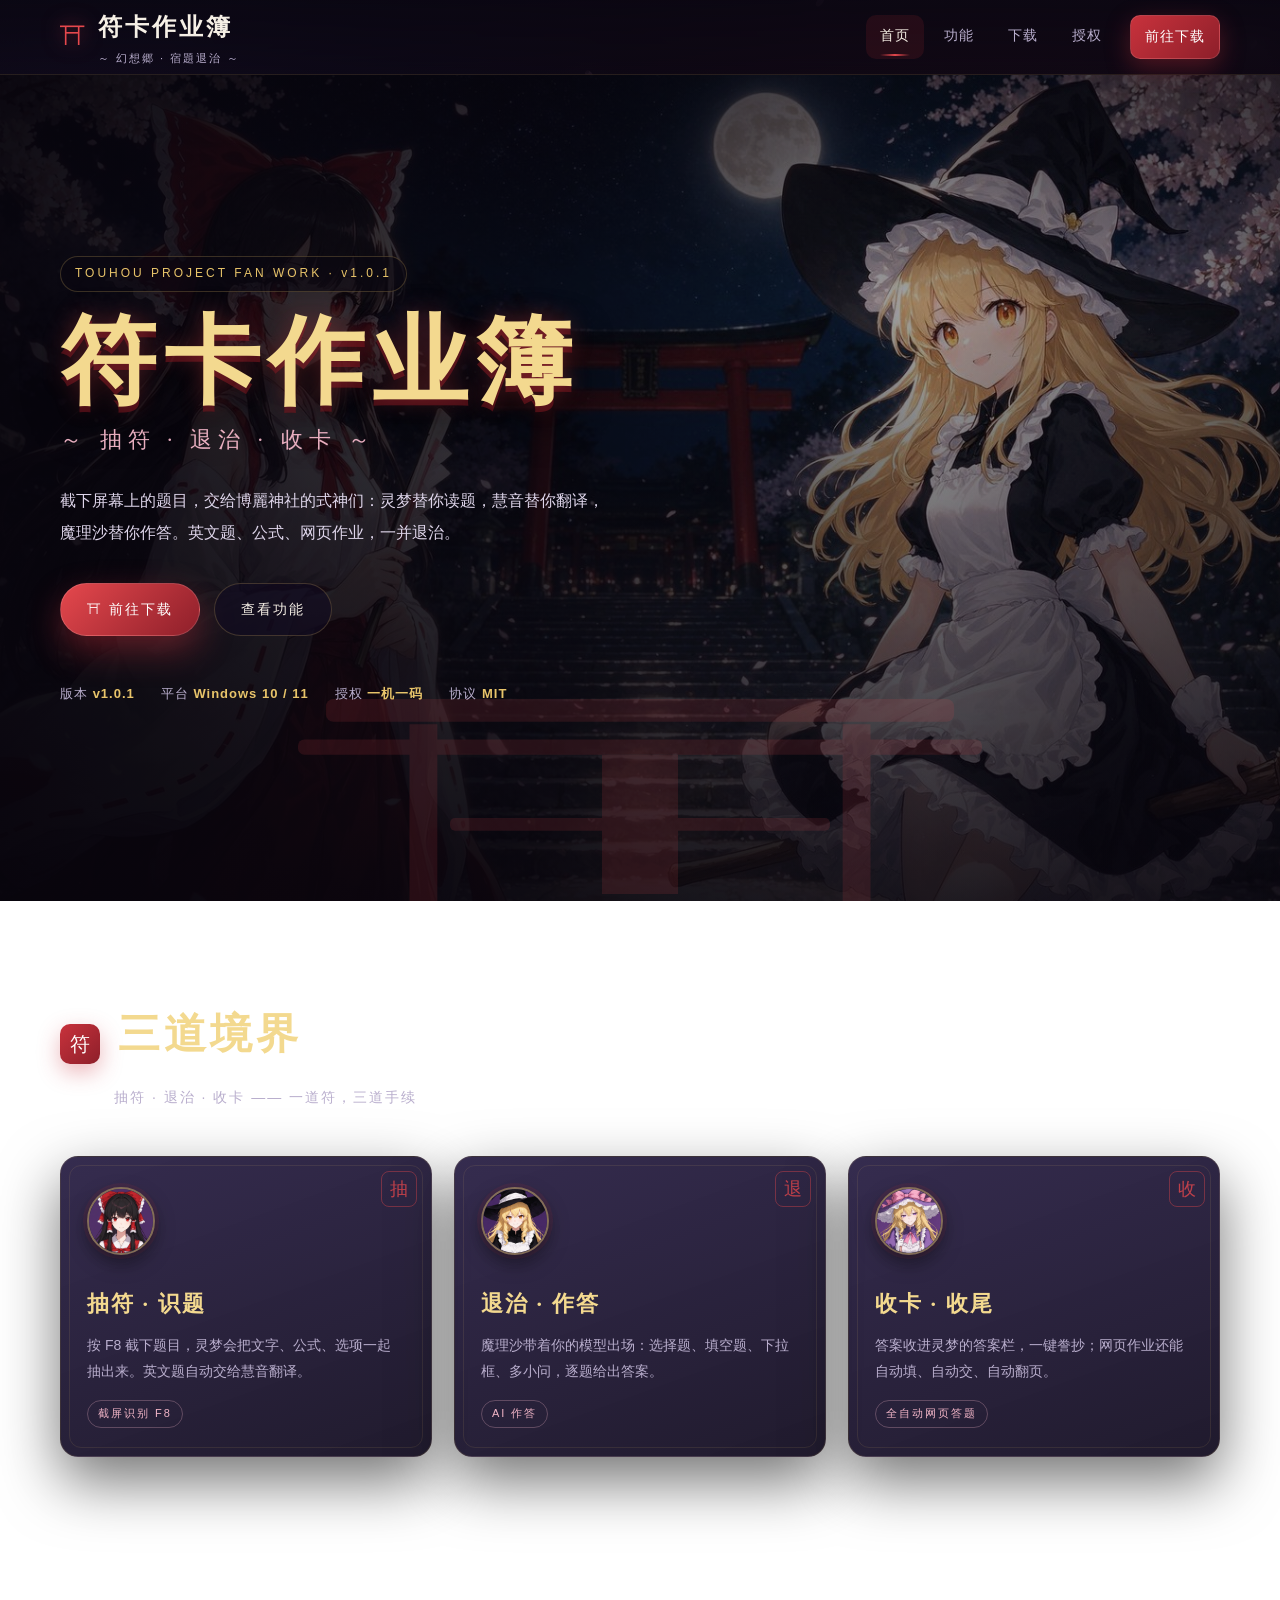
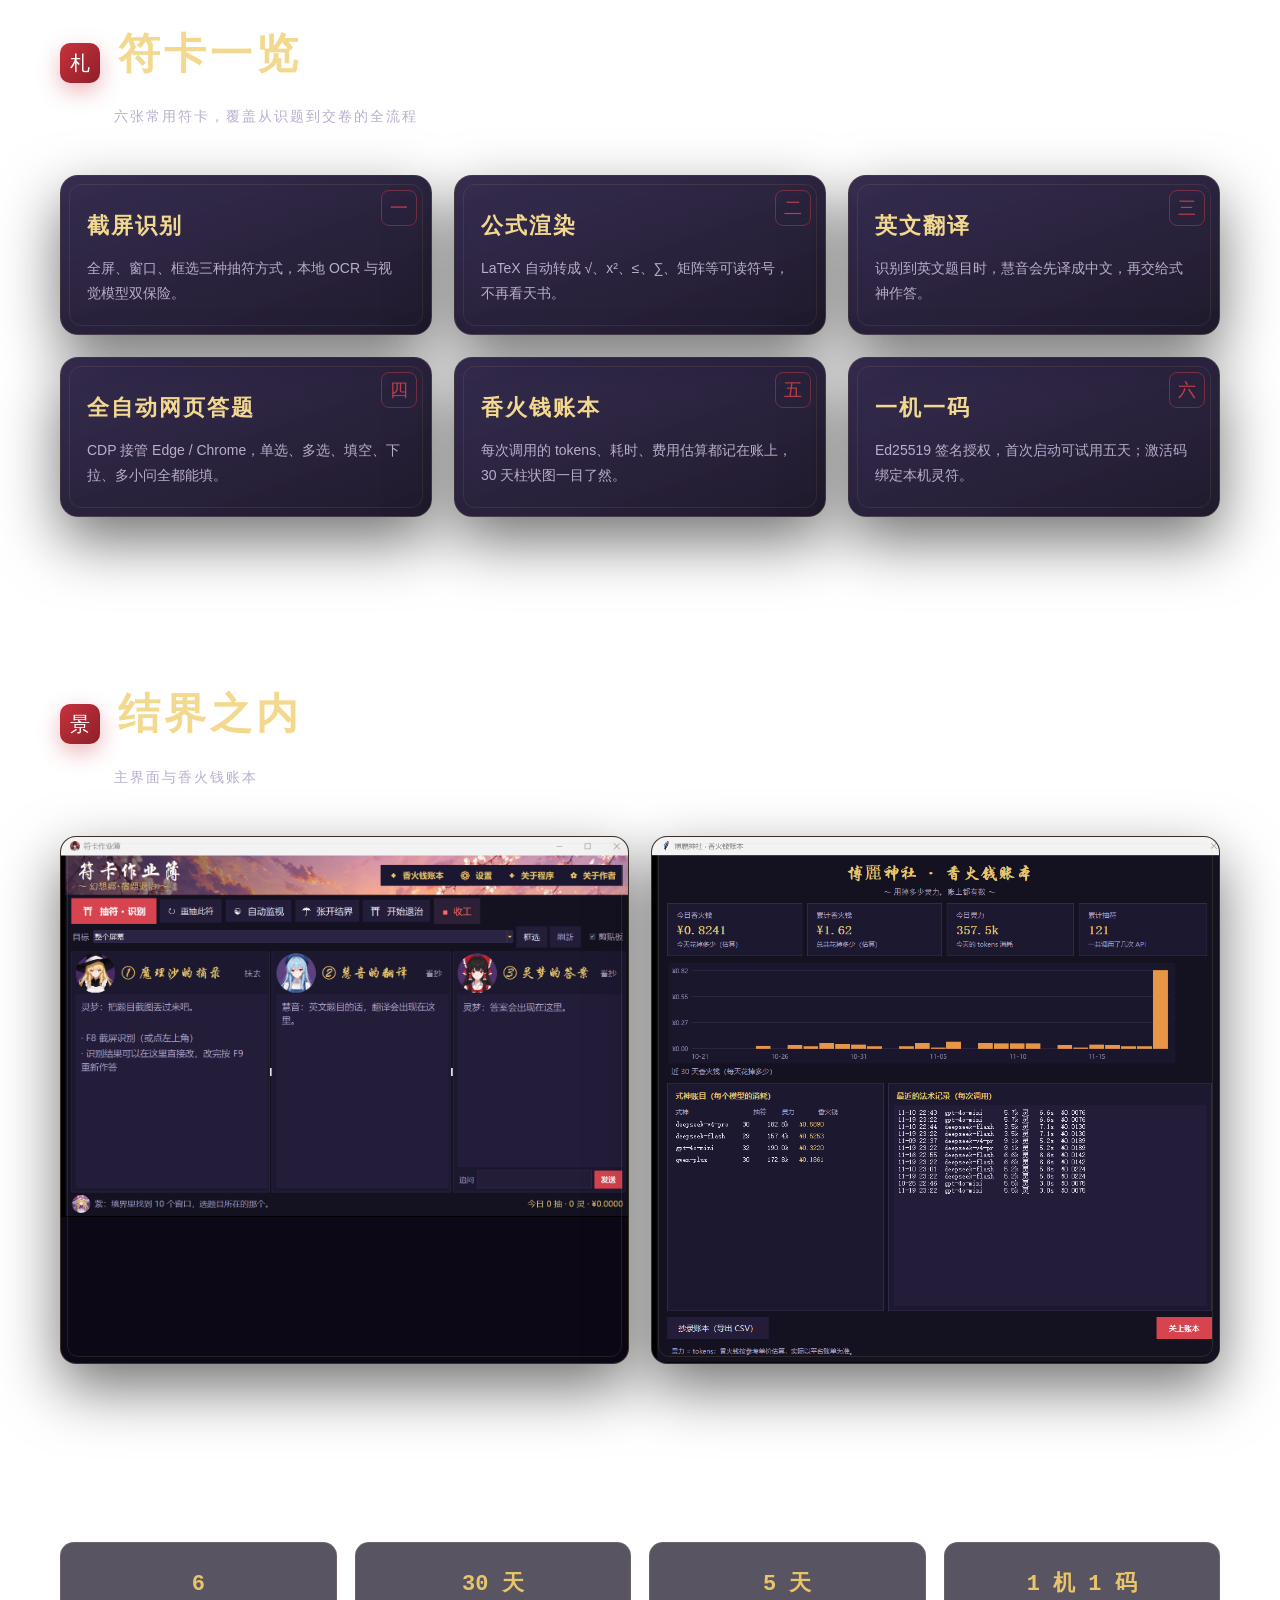
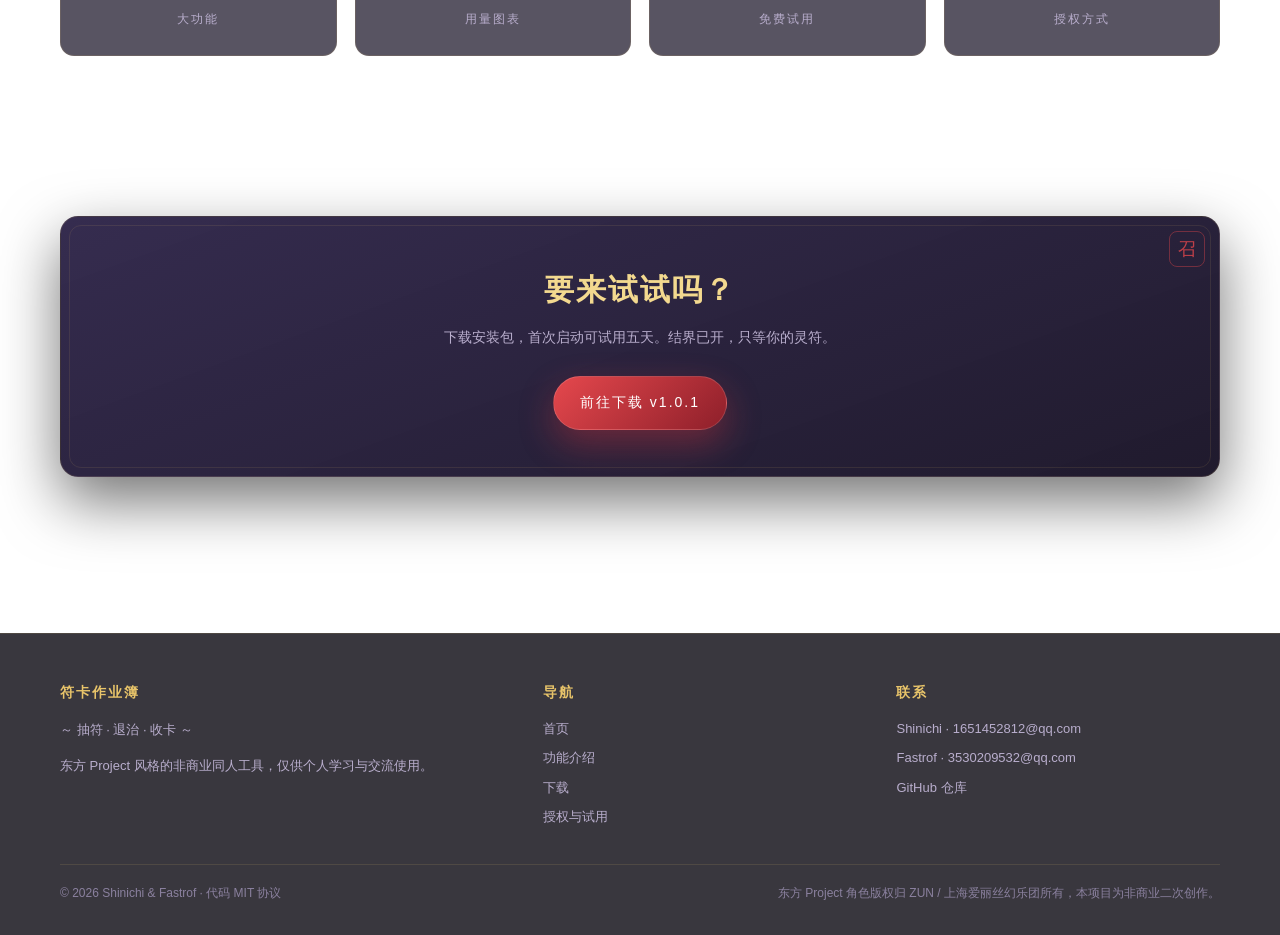
==== HTML/index.html @ 25ae71ac "Add static Touhou-style website" ====
<!DOCTYPE html>
<html lang="zh-CN">
<head>
  <script>document.documentElement.classList.add("js");</script>
  <meta charset="UTF-8" />
  <meta name="viewport" content="width=device-width, initial-scale=1.0" />
  <title>符卡作业簿 · SpellCardHomework</title>
  <meta name="description" content="东方 Project 风格的 Windows 截屏识题 + AI 作答 + 全自动网页答题工具。" />
  <link rel="icon" href="assets/img/favicon.png" />
  <link rel="stylesheet" href="assets/css/style.css" />
</head>
<body>
  <canvas id="petals" aria-hidden="true"></canvas>

  <header class="site-header">
    <div class="container nav">
      <a class="brand" href="index.html">
        <span class="torii" aria-hidden="true">⛩</span>
        <span><b>符卡作业簿</b><small>～ 幻想郷 · 宿題退治 ～</small></span>
      </a>
      <button class="nav-toggle" aria-label="打开菜单" aria-expanded="false">☰</button>
      <nav class="nav-links" aria-label="主导航">
        <a href="index.html">首页</a>
        <a href="features.html">功能</a>
        <a href="download.html">下载</a>
        <a href="download.html#activate">授权</a>
        <a class="nav-cta" href="download.html">前往下载</a>
      </nav>
    </div>
  </header>

  <main>
    <!-- Hero -->
    <section class="hero">
      <div class="hero-bg" aria-hidden="true"></div>
      <div class="container">
        <div class="hero-inner">
          <span class="hero-kicker">TOUHOU PROJECT FAN WORK · v1.0.1</span>
          <h1>符卡作业簿</h1>
          <div class="jp">～ 抽符 · 退治 · 收卡 ～</div>
          <p class="lead">
            截下屏幕上的题目，交给博麗神社的式神们：灵梦替你读题，慧音替你翻译，
            魔理沙替你作答。英文题、公式、网页作业，一并退治。
          </p>
          <div class="hero-actions">
            <a class="btn btn-primary" href="download.html">⛩ 前往下载</a>
            <a class="btn btn-ghost" href="features.html">查看功能</a>
          </div>
          <div class="hero-meta">
            <span>版本 <b>v1.0.1</b></span>
            <span>平台 <b>Windows 10 / 11</b></span>
            <span>授权 <b>一机一码</b></span>
            <span>协议 <b>MIT</b></span>
          </div>
        </div>
      </div>
      <svg class="torii-silhouette" viewBox="0 0 600 200" aria-hidden="true">
        <g fill="#e5484d">
          <rect x="52" y="26" width="496" height="18" rx="6" />
          <rect x="30" y="58" width="540" height="12" rx="5" />
          <rect x="118" y="46" width="22" height="150" />
          <rect x="460" y="46" width="22" height="150" />
          <rect x="270" y="70" width="60" height="110" />
          <rect x="150" y="120" width="300" height="10" rx="4" />
        </g>
      </svg>
    </section>

    <!-- 三道境界 -->
    <section class="section">
      <div class="container">
        <div class="section-head reveal">
          <span class="seal">符</span>
          <h2>三道境界</h2>
          <p class="sub">抽符 · 退治 · 收卡 —— 一道符，三道手续</p>
        </div>
        <div class="grid grid-3">
          <article class="spell-card reveal" data-seal="抽">
            <div class="icon"><img class="avatar" src="assets/img/reimu.png" alt="灵梦" /></div>
            <h3>抽符 · 识题</h3>
            <p>按 F8 截下题目，灵梦会把文字、公式、选项一起抽出来。英文题自动交给慧音翻译。</p>
            <span class="tag">截屏识别 F8</span>
          </article>
          <article class="spell-card reveal" data-seal="退">
            <div class="icon"><img class="avatar" src="assets/img/marisa.png" alt="魔理沙" /></div>
            <h3>退治 · 作答</h3>
            <p>魔理沙带着你的模型出场：选择题、填空题、下拉框、多小问，逐题给出答案。</p>
            <span class="tag">AI 作答</span>
          </article>
          <article class="spell-card reveal" data-seal="收">
            <div class="icon"><img class="avatar" src="assets/img/yukari.png" alt="紫" /></div>
            <h3>收卡 · 收尾</h3>
            <p>答案收进灵梦的答案栏，一键誊抄；网页作业还能自动填、自动交、自动翻页。</p>
            <span class="tag">全自动网页答题</span>
          </article>
        </div>
      </div>
    </section>

    <!-- 符卡一览 -->
    <section class="section tight">
      <div class="container">
        <div class="section-head reveal">
          <span class="seal">札</span>
          <h2>符卡一览</h2>
          <p class="sub">六张常用符卡，覆盖从识题到交卷的全流程</p>
        </div>
        <div class="grid grid-3">
          <article class="spell-card reveal" data-seal="一">
            <h3>截屏识别</h3>
            <p>全屏、窗口、框选三种抽符方式，本地 OCR 与视觉模型双保险。</p>
          </article>
          <article class="spell-card reveal" data-seal="二">
            <h3>公式渲染</h3>
            <p>LaTeX 自动转成 √、x²、≤、∑、矩阵等可读符号，不再看天书。</p>
          </article>
          <article class="spell-card reveal" data-seal="三">
            <h3>英文翻译</h3>
            <p>识别到英文题目时，慧音会先译成中文，再交给式神作答。</p>
          </article>
          <article class="spell-card reveal" data-seal="四">
            <h3>全自动网页答题</h3>
            <p>CDP 接管 Edge / Chrome，单选、多选、填空、下拉、多小问全都能填。</p>
          </article>
          <article class="spell-card reveal" data-seal="五">
            <h3>香火钱账本</h3>
            <p>每次调用的 tokens、耗时、费用估算都记在账上，30 天柱状图一目了然。</p>
          </article>
          <article class="spell-card reveal" data-seal="六">
            <h3>一机一码</h3>
            <p>Ed25519 签名授权，首次启动可试用五天；激活码绑定本机灵符。</p>
          </article>
        </div>
      </div>
    </section>

    <!-- 截图 -->
    <section class="section">
      <div class="container">
        <div class="section-head reveal">
          <span class="seal">景</span>
          <h2>结界之内</h2>
          <p class="sub">主界面与香火钱账本</p>
        </div>
        <div class="grid grid-2">
          <figure class="shot reveal" style="margin:0">
            <img src="assets/img/main.png" alt="符卡作业簿主界面：左侧摘录、中间翻译、右侧答案" loading="lazy" />
          </figure>
          <figure class="shot reveal" style="margin:0">
            <img src="assets/img/usage.png" alt="香火钱账本：用量统计与最近调用记录" loading="lazy" />
          </figure>
        </div>
      </div>
    </section>

    <!-- 数据 -->
    <section class="section tight">
      <div class="container">
        <div class="stats reveal">
          <div class="stat"><b>6</b><span>大功能</span></div>
          <div class="stat"><b>30 天</b><span>用量图表</span></div>
          <div class="stat"><b>5 天</b><span>免费试用</span></div>
          <div class="stat"><b>1 机 1 码</b><span>授权方式</span></div>
        </div>
      </div>
    </section>

    <!-- 下载 CTA -->
    <section class="section">
      <div class="container">
        <div class="spell-card reveal" style="padding:46px;text-align:center" data-seal="召">
          <h3 style="font-size:30px;margin-bottom:8px">要来试试吗？</h3>
          <p style="max-width:560px;margin:0 auto 26px">
            下载安装包，首次启动可试用五天。结界已开，只等你的灵符。
          </p>
          <a class="btn btn-primary" href="download.html">前往下载 v1.0.1</a>
        </div>
      </div>
    </section>
  </main>

  <footer class="site-footer">
    <div class="container">
      <div class="footer-grid">
        <div>
          <h4>符卡作业簿</h4>
          <p>～ 抽符 · 退治 · 收卡 ～</p>
          <p>东方 Project 风格的非商业同人工具，仅供个人学习与交流使用。</p>
        </div>
        <div>
          <h4>导航</h4>
          <a href="index.html">首页</a>
          <a href="features.html">功能介绍</a>
          <a href="download.html">下载</a>
          <a href="download.html#activate">授权与试用</a>
        </div>
        <div>
          <h4>联系</h4>
          <a href="mailto:1651452812@qq.com">Shinichi · 1651452812@qq.com</a>
          <a href="mailto:3530209532@qq.com">Fastrof · 3530209532@qq.com</a>
          <a href="https://github.com/Jerry9335/SpellCardHomework" target="_blank" rel="noopener">GitHub 仓库</a>
        </div>
      </div>
      <div class="footer-bottom">
        <span>© <span data-year>2026</span> Shinichi &amp; Fastrof · 代码 MIT 协议</span>
        <span>东方 Project 角色版权归 ZUN / 上海爱丽丝幻乐团所有，本项目为非商业二次创作。</span>
      </div>
    </div>
  </footer>

  <script src="assets/js/main.js"></script>
</body>
</html>
---- HTML/assets/css/style.css ----
/* =========================================================
   符卡作业簿 · 官网样式
   深色神社 / 红白 / 樱花 / 符卡
   ========================================================= */
:root {
  --bg: #0a0712;
  --bg-2: #120c20;
  --panel: #1a1330;
  --panel-2: #241a40;
  --ink: #f6f0e6;
  --muted: #b9aecd;
  --red: #c8323c;
  --red-2: #e5484d;
  --red-deep: #8e1f2a;
  --gold: #e8c46a;
  --gold-soft: #f3d98f;
  --sakura: #f3b6c8;
  --line: rgba(232, 196, 106, 0.22);
  --line-soft: rgba(232, 196, 106, 0.12);
  --shadow: 0 24px 60px rgba(0, 0, 0, 0.55);
  --radius: 18px;
  --max: 1160px;
  --font-display: "STKaiti", "KaiTi", "楷体", "Songti SC", "SimSun", serif;
  --font-body: "Microsoft YaHei UI", "Microsoft YaHei", "PingFang SC", "Hiragino Sans GB", sans-serif;
  --font-mono: "Cascadia Code", "Consolas", "SF Mono", monospace;
}

* { box-sizing: border-box; }

html { scroll-behavior: smooth; }

body {
  margin: 0;
  min-height: 100vh;
  color: var(--ink);
  font-family: var(--font-body);
  line-height: 1.8;
  background:
    radial-gradient(1100px 600px at 78% -10%, rgba(200, 50, 60, 0.20), transparent 60%),
    radial-gradient(900px 520px at 8% 12%, rgba(120, 80, 190, 0.16), transparent 60%),
    linear-gradient(180deg, #0b0714 0%, #100a1c 45%, #0a0712 100%);
  background-attachment: fixed;
  overflow-x: hidden;
}

/* 樱花 canvas 固定在最底层 */
#petals {
  position: fixed;
  inset: 0;
  width: 100%;
  height: 100%;
  pointer-events: none;
  z-index: 0;
}

/* 神社纹样：淡淡的鸟居/格子 */
body::before {
  content: "";
  position: fixed;
  inset: 0;
  z-index: 0;
  pointer-events: none;
  opacity: 0.16;
  background-image:
    repeating-linear-gradient(90deg, rgba(232, 196, 106, 0.10) 0 1px, transparent 1px 96px),
    repeating-linear-gradient(0deg, rgba(232, 196, 106, 0.07) 0 1px, transparent 1px 96px);
  mask-image: radial-gradient(circle at 50% 30%, #000 0%, transparent 78%);
}

main, .site-header, .site-footer, .page-hero { position: relative; z-index: 1; }

a { color: var(--gold-soft); text-decoration: none; }
a:hover { color: #fff; }

.container { width: min(var(--max), calc(100% - 48px)); margin: 0 auto; }

/* ------------------------------ 顶部导航 ------------------------------ */
.site-header {
  position: sticky;
  top: 0;
  z-index: 20;
  backdrop-filter: blur(14px);
  background: linear-gradient(180deg, rgba(10, 7, 18, 0.92), rgba(10, 7, 18, 0.72));
  border-bottom: 1px solid var(--line-soft);
  transition: box-shadow 0.3s ease, background 0.3s ease;
}
.site-header.scrolled { box-shadow: 0 12px 30px rgba(0, 0, 0, 0.5); }

.nav {
  display: flex;
  align-items: center;
  gap: 26px;
  height: 74px;
}
.brand {
  display: flex;
  align-items: center;
  gap: 12px;
  font-family: var(--font-display);
  color: var(--ink);
}
.brand .torii {
  font-size: 26px;
  color: var(--red-2);
  filter: drop-shadow(0 0 10px rgba(229, 72, 77, 0.6));
}
.brand b { font-size: 24px; letter-spacing: 3px; font-weight: 600; }
.brand small { display: block; font-family: var(--font-body); font-size: 11px; letter-spacing: 2px; color: var(--muted); }

.nav-links { display: flex; gap: 6px; margin-left: auto; }
.nav-links a {
  position: relative;
  padding: 8px 14px;
  border-radius: 10px;
  color: var(--muted);
  font-size: 14px;
  letter-spacing: 1px;
  transition: color 0.2s ease, background 0.2s ease;
}
.nav-links a::after {
  content: "";
  position: absolute;
  left: 14px; right: 14px; bottom: 3px;
  height: 2px;
  background: linear-gradient(90deg, transparent, var(--red-2), transparent);
  transform: scaleX(0);
  transition: transform 0.25s ease;
}
.nav-links a:hover, .nav-links a.active { color: var(--ink); background: rgba(200, 50, 60, 0.12); }
.nav-links a:hover::after, .nav-links a.active::after { transform: scaleX(1); }

.nav-cta {
  margin-left: 8px;
  padding: 9px 18px;
  border-radius: 999px;
  background: linear-gradient(135deg, var(--red), var(--red-deep));
  color: #fff !important;
  font-size: 13px;
  letter-spacing: 1px;
  box-shadow: 0 8px 24px rgba(200, 50, 60, 0.35);
  border: 1px solid rgba(255, 255, 255, 0.12);
}
.nav-cta:hover { transform: translateY(-1px); }

.nav-toggle {
  display: none;
  margin-left: auto;
  background: transparent;
  border: 1px solid var(--line);
  color: var(--ink);
  border-radius: 10px;
  padding: 6px 12px;
  font-size: 18px;
  cursor: pointer;
}

/* ------------------------------ 首页 Hero ------------------------------ */
.hero {
  position: relative;
  min-height: min(920px, calc(100vh - 74px));
  display: grid;
  align-items: center;
  overflow: hidden;
}
.hero-bg {
  position: absolute;
  inset: 0;
  background: url("../img/hero.jpg") center 22% / cover no-repeat;
  filter: saturate(0.95) brightness(0.9);
  transform: scale(1.03);
}
.hero-bg::after {
  content: "";
  position: absolute;
  inset: 0;
  background:
    linear-gradient(90deg, rgba(8, 5, 14, 0.94) 0%, rgba(8, 5, 14, 0.72) 42%, rgba(8, 5, 14, 0.28) 72%, rgba(8, 5, 14, 0.55) 100%),
    linear-gradient(180deg, rgba(8, 5, 14, 0.55) 0%, transparent 28%, rgba(8, 5, 14, 0.86) 100%);
}
.hero-inner {
  position: relative;
  padding: 96px 0 110px;
  max-width: 720px;
}
.hero-kicker {
  display: inline-flex;
  align-items: center;
  gap: 10px;
  padding: 6px 14px;
  border: 1px solid var(--line);
  border-radius: 999px;
  color: var(--gold);
  font-size: 12px;
  letter-spacing: 3px;
  background: rgba(10, 7, 18, 0.6);
}
.hero h1 {
  margin: 18px 0 6px;
  font-family: var(--font-display);
  font-size: clamp(52px, 8vw, 96px);
  line-height: 1.08;
  letter-spacing: 8px;
  color: var(--gold-soft);
  text-shadow:
    0 0 22px rgba(229, 72, 77, 0.35),
    0 6px 0 rgba(120, 20, 30, 0.55),
    0 18px 40px rgba(0, 0, 0, 0.8);
}
.hero .jp {
  font-family: var(--font-display);
  font-size: clamp(16px, 2vw, 22px);
  letter-spacing: 6px;
  color: var(--sakura);
  opacity: 0.95;
}
.hero p.lead {
  margin: 26px 0 34px;
  max-width: 560px;
  color: #ded5ea;
  font-size: 16px;
  line-height: 2;
}
.hero-actions { display: flex; gap: 14px; flex-wrap: wrap; }

.btn {
  display: inline-flex;
  align-items: center;
  gap: 10px;
  padding: 13px 26px;
  border-radius: 999px;
  font-size: 14px;
  letter-spacing: 2px;
  border: 1px solid transparent;
  cursor: pointer;
  transition: transform 0.2s ease, box-shadow 0.2s ease, background 0.2s ease;
}
.btn:hover { transform: translateY(-2px); }
.btn-primary {
  background: linear-gradient(135deg, var(--red-2), var(--red-deep));
  color: #fff;
  box-shadow: 0 14px 34px rgba(200, 50, 60, 0.42);
  border-color: rgba(255, 255, 255, 0.14);
}
.btn-ghost {
  background: rgba(18, 12, 32, 0.66);
  color: var(--ink);
  border-color: var(--line);
}
.btn-ghost:hover { border-color: var(--gold); }

.hero-meta {
  display: flex;
  gap: 26px;
  margin-top: 46px;
  color: var(--muted);
  font-size: 13px;
  letter-spacing: 1px;
  flex-wrap: wrap;
}
.hero-meta b { color: var(--gold); font-weight: 600; }

/* 鸟居剪影 */
.torii-silhouette {
  position: absolute;
  left: 50%;
  bottom: -18px;
  width: min(760px, 92vw);
  transform: translateX(-50%);
  opacity: 0.13;
  pointer-events: none;
}

/* ------------------------------ 通用区块 ------------------------------ */
.section { padding: 96px 0; }
.section.tight { padding: 64px 0; }

.section-head { margin-bottom: 46px; }
.section-head .seal {
  display: inline-flex;
  align-items: center;
  justify-content: center;
  width: 40px; height: 40px;
  border-radius: 10px;
  background: linear-gradient(135deg, var(--red), var(--red-deep));
  color: #fff;
  font-family: var(--font-display);
  font-size: 20px;
  box-shadow: 0 8px 22px rgba(200, 50, 60, 0.35);
  margin-right: 14px;
  vertical-align: middle;
}
.section-head h2 {
  display: inline;
  margin: 0;
  font-family: var(--font-display);
  font-size: clamp(30px, 4vw, 42px);
  letter-spacing: 4px;
  color: var(--gold-soft);
}
.section-head .sub {
  margin: 12px 0 0 54px;
  color: var(--muted);
  font-size: 14px;
  letter-spacing: 2px;
}

/* 符卡卡片 */
.grid { display: grid; gap: 22px; }
.grid-3 { grid-template-columns: repeat(3, minmax(0, 1fr)); }
.grid-2 { grid-template-columns: repeat(2, minmax(0, 1fr)); }

.spell-card {
  position: relative;
  padding: 30px 26px 28px;
  border-radius: var(--radius);
  background:
    linear-gradient(160deg, rgba(36, 26, 64, 0.92), rgba(18, 12, 32, 0.94));
  border: 1px solid var(--line-soft);
  box-shadow: var(--shadow);
  overflow: hidden;
  transition: transform 0.25s ease, border-color 0.25s ease, box-shadow 0.25s ease;
}
.spell-card::before {
  content: "";
  position: absolute;
  inset: 8px;
  border: 1px solid rgba(232, 196, 106, 0.10);
  border-radius: calc(var(--radius) - 6px);
  pointer-events: none;
}
.spell-card::after {
  content: attr(data-seal);
  position: absolute;
  top: 14px; right: 14px;
  width: 34px; height: 34px;
  display: grid;
  place-items: center;
  border-radius: 8px;
  border: 1px solid rgba(229, 72, 77, 0.5);
  color: var(--red-2);
  font-family: var(--font-display);
  font-size: 18px;
  opacity: 0.8;
}
.spell-card:hover {
  transform: translateY(-6px);
  border-color: rgba(232, 196, 106, 0.42);
  box-shadow: 0 30px 70px rgba(0, 0, 0, 0.65), 0 0 0 1px rgba(232, 196, 106, 0.08) inset;
}
.spell-card .icon { font-size: 30px; color: var(--red-2); margin-bottom: 12px; }
.spell-card .avatar {
  width: 68px; height: 68px;
  border-radius: 50%;
  border: 2px solid rgba(232, 196, 106, 0.45);
  box-shadow: 0 8px 20px rgba(0, 0, 0, 0.45), 0 0 0 4px rgba(200, 50, 60, 0.10);
  object-fit: cover;
}
.spell-card h3 {
  margin: 0 0 10px;
  font-family: var(--font-display);
  font-size: 22px;
  letter-spacing: 2px;
  color: var(--gold-soft);
}
.spell-card p { margin: 0; color: var(--muted); font-size: 14px; }
.spell-card .tag {
  display: inline-block;
  margin-top: 16px;
  font-size: 11px;
  letter-spacing: 2px;
  color: var(--sakura);
  border: 1px solid rgba(243, 182, 200, 0.28);
  border-radius: 999px;
  padding: 3px 10px;
}

/* 数据条 */
.stats {
  display: grid;
  grid-template-columns: repeat(4, 1fr);
  gap: 18px;
  margin-top: 18px;
}
.stat {
  padding: 22px 20px;
  border-radius: 14px;
  background: rgba(18, 12, 32, 0.7);
  border: 1px solid var(--line-soft);
  text-align: center;
}
.stat b { display: block; font-family: var(--font-mono); font-size: 22px; color: var(--gold); }
.stat span { color: var(--muted); font-size: 12px; letter-spacing: 2px; }

/* 截图框 */
.shot {
  position: relative;
  border-radius: 16px;
  border: 1px solid var(--line);
  background: #0c0816;
  box-shadow: var(--shadow);
  overflow: hidden;
}
.shot::after {
  content: "";
  position: absolute;
  inset: 6px;
  border: 1px solid rgba(232, 196, 106, 0.12);
  border-radius: 11px;
  pointer-events: none;
}
.shot img { display: block; width: 100%; height: auto; }

/* 分栏（功能页） */
.feature-row {
  display: grid;
  grid-template-columns: 1.05fr 1fr;
  gap: 46px;
  align-items: center;
  padding: 46px 0;
  border-top: 1px solid var(--line-soft);
}
.feature-row:first-of-type { border-top: 0; padding-top: 0; }
.feature-row.reverse .text { order: 2; }
.feature-row .text h3 {
  font-family: var(--font-display);
  font-size: 30px;
  letter-spacing: 3px;
  margin: 0 0 6px;
  color: var(--gold-soft);
}
.feature-row .text .en {
  color: var(--red-2);
  font-size: 12px;
  letter-spacing: 4px;
  text-transform: uppercase;
}
.feature-row .text p { color: var(--muted); font-size: 15px; }
.feature-row .text ul { margin: 14px 0 0; padding-left: 20px; color: var(--muted); font-size: 14px; }
.feature-row .text li { margin: 6px 0; }
.feature-row .text li::marker { color: var(--red-2); }

/* 下载页 */
.download-hero { padding: 80px 0 40px; text-align: center; }
.download-hero h1 {
  font-family: var(--font-display);
  font-size: clamp(40px, 6vw, 64px);
  letter-spacing: 6px;
  color: var(--gold-soft);
  margin: 0 0 8px;
  text-shadow: 0 0 26px rgba(229, 72, 77, 0.25);
}
.download-hero p { color: var(--muted); letter-spacing: 2px; }

.dl-grid { display: grid; grid-template-columns: repeat(2, 1fr); gap: 22px; margin: 34px 0; }
.dl-card {
  position: relative;
  padding: 30px;
  border-radius: var(--radius);
  background: linear-gradient(160deg, rgba(36, 26, 64, 0.94), rgba(16, 11, 28, 0.96));
  border: 1px solid var(--line);
  box-shadow: var(--shadow);
}
.dl-card .badge {
  position: absolute;
  top: 18px; right: 18px;
  font-size: 11px;
  letter-spacing: 2px;
  color: #fff;
  background: var(--red);
  border-radius: 999px;
  padding: 4px 10px;
}
.dl-card h3 { margin: 0 0 4px; font-family: var(--font-display); font-size: 26px; letter-spacing: 2px; color: var(--gold-soft); }
.dl-card .meta { color: var(--muted); font-size: 13px; }
.dl-card .hash {
  margin: 16px 0 20px;
  font-family: var(--font-mono);
  font-size: 11px;
  color: #9f95b5;
  word-break: break-all;
  background: rgba(8, 5, 14, 0.6);
  border: 1px solid var(--line-soft);
  border-radius: 10px;
  padding: 10px 12px;
}
.dl-card .actions { display: flex; gap: 10px; flex-wrap: wrap; }

.copy-btn {
  background: rgba(18, 12, 32, 0.7);
  border: 1px solid var(--line);
  color: var(--ink);
  border-radius: 8px;
  padding: 4px 10px;
  font-size: 11px;
  cursor: pointer;
}
.copy-btn:hover { border-color: var(--gold); color: var(--gold-soft); }

.steps { counter-reset: step; margin: 20px 0 0; padding: 0; list-style: none; }
.steps li {
  position: relative;
  padding: 14px 0 14px 56px;
  border-bottom: 1px dashed var(--line-soft);
  color: var(--muted);
}
.steps li:last-child { border-bottom: 0; }
.steps li::before {
  counter-increment: step;
  content: counter(step);
  position: absolute;
  left: 0; top: 14px;
  width: 34px; height: 34px;
  display: grid;
  place-items: center;
  border-radius: 50%;
  border: 1px solid rgba(229, 72, 77, 0.5);
  color: var(--red-2);
  font-family: var(--font-mono);
  font-size: 14px;
}
.steps b { color: var(--ink); }

details.faq {
  border: 1px solid var(--line-soft);
  border-radius: 12px;
  background: rgba(18, 12, 32, 0.6);
  margin: 10px 0;
  padding: 4px 18px;
}
details.faq summary {
  cursor: pointer;
  padding: 12px 0;
  color: var(--gold-soft);
  font-size: 15px;
}
details.faq p { margin: 0 0 14px; color: var(--muted); font-size: 14px; }

.notice {
  border-left: 3px solid var(--red-2);
  background: rgba(200, 50, 60, 0.08);
  padding: 14px 18px;
  border-radius: 0 12px 12px 0;
  color: #e3d8ef;
  font-size: 14px;
}

/* 页脚 */
.site-footer {
  margin-top: 60px;
  border-top: 1px solid var(--line-soft);
  background: rgba(8, 5, 14, 0.8);
  padding: 46px 0 30px;
}
.footer-grid { display: grid; grid-template-columns: 1.4fr 1fr 1fr; gap: 30px; }
.footer-grid h4 { margin: 0 0 12px; color: var(--gold); font-size: 14px; letter-spacing: 2px; }
.footer-grid p, .footer-grid a { color: var(--muted); font-size: 13px; }
.footer-grid a { display: block; margin: 6px 0; }
.footer-grid a:hover { color: var(--gold-soft); }
.footer-bottom {
  margin-top: 30px;
  padding-top: 18px;
  border-top: 1px solid var(--line-soft);
  color: #8b819f;
  font-size: 12px;
  display: flex;
  justify-content: space-between;
  gap: 14px;
  flex-wrap: wrap;
}

/* 入场动画 */
.js .reveal { opacity: 0; transform: translateY(22px); transition: opacity 0.7s ease, transform 0.7s ease; }
.js .reveal.visible { opacity: 1; transform: none; }

/* 响应式 */
@media (max-width: 980px) {
  .grid-3 { grid-template-columns: 1fr 1fr; }
  .feature-row { grid-template-columns: 1fr; gap: 26px; }
  .feature-row.reverse .text { order: 0; }
  .stats { grid-template-columns: 1fr 1fr; }
  .footer-grid { grid-template-columns: 1fr 1fr; }
  .dl-grid { grid-template-columns: 1fr; }
}
@media (max-width: 720px) {
  .nav { height: 66px; }
  .brand b { font-size: 20px; letter-spacing: 2px; }
  .nav-links {
    position: absolute;
    top: 66px; left: 0; right: 0;
    display: none;
    flex-direction: column;
    gap: 2px;
    padding: 12px 20px 18px;
    background: rgba(10, 7, 18, 0.97);
    border-bottom: 1px solid var(--line-soft);
  }
  .nav-links.open { display: flex; }
  .nav-cta { margin: 6px 20px 0; text-align: center; }
  .nav-toggle { display: block; }
  .grid-3, .grid-2 { grid-template-columns: 1fr; }
  .hero-inner { padding: 72px 0 86px; }
  .hero h1 { letter-spacing: 4px; }
  .section { padding: 70px 0; }
  .section-head .sub { margin-left: 0; }
  .footer-grid { grid-template-columns: 1fr; }
}

@media (max-width: 720px) {
  .container { width: calc(100% - 32px); }
  .hero h1 { font-size: clamp(42px, 13vw, 64px); letter-spacing: 3px; }
  .hero p.lead { font-size: 14px; line-height: 1.95; max-width: 100%; }
  .hero-meta { gap: 10px 16px; font-size: 12px; }
  .hero-kicker { letter-spacing: 2px; font-size: 10px; padding: 5px 12px; }
  .hero-actions .btn { padding: 11px 18px; font-size: 13px; letter-spacing: 1px; }
  .hero .jp { font-size: 14px; letter-spacing: 3px; }
  .page-hero h1 { letter-spacing: 6px; }
}

@media (prefers-reduced-motion: reduce) {
  html { scroll-behavior: auto; }
  .js .reveal { opacity: 1; transform: none; transition: none; }
  #petals { display: none; }
}


/* ------------------------------ 内页补充 ------------------------------ */
.page-hero { padding: 92px 0 34px; text-align: center; }
.page-hero h1 {
  margin: 0;
  font-family: var(--font-display);
  font-size: clamp(42px, 7vw, 72px);
  letter-spacing: 10px;
  color: var(--gold-soft);
  text-shadow: 0 0 26px rgba(229, 72, 77, 0.28), 0 14px 40px rgba(0, 0, 0, 0.7);
}
.page-hero p { margin: 10px 0 0; color: var(--muted); letter-spacing: 3px; }

.shot.contain { display: flex; align-items: center; justify-content: center; padding: 10px; }
.shot.contain img { max-height: 640px; width: auto; max-width: 100%; }

.glossary { width: 100%; border-collapse: collapse; }
.glossary th, .glossary td {
  padding: 13px 16px;
  border-bottom: 1px solid var(--line-soft);
  text-align: left;
  font-size: 14px;
  color: var(--muted);
  vertical-align: top;
}
.glossary th { color: var(--gold-soft); font-weight: 600; letter-spacing: 1px; white-space: nowrap; }
.glossary tr:hover td { background: rgba(200, 50, 60, 0.06); }
.glossary td:first-child { color: var(--ink); white-space: nowrap; }
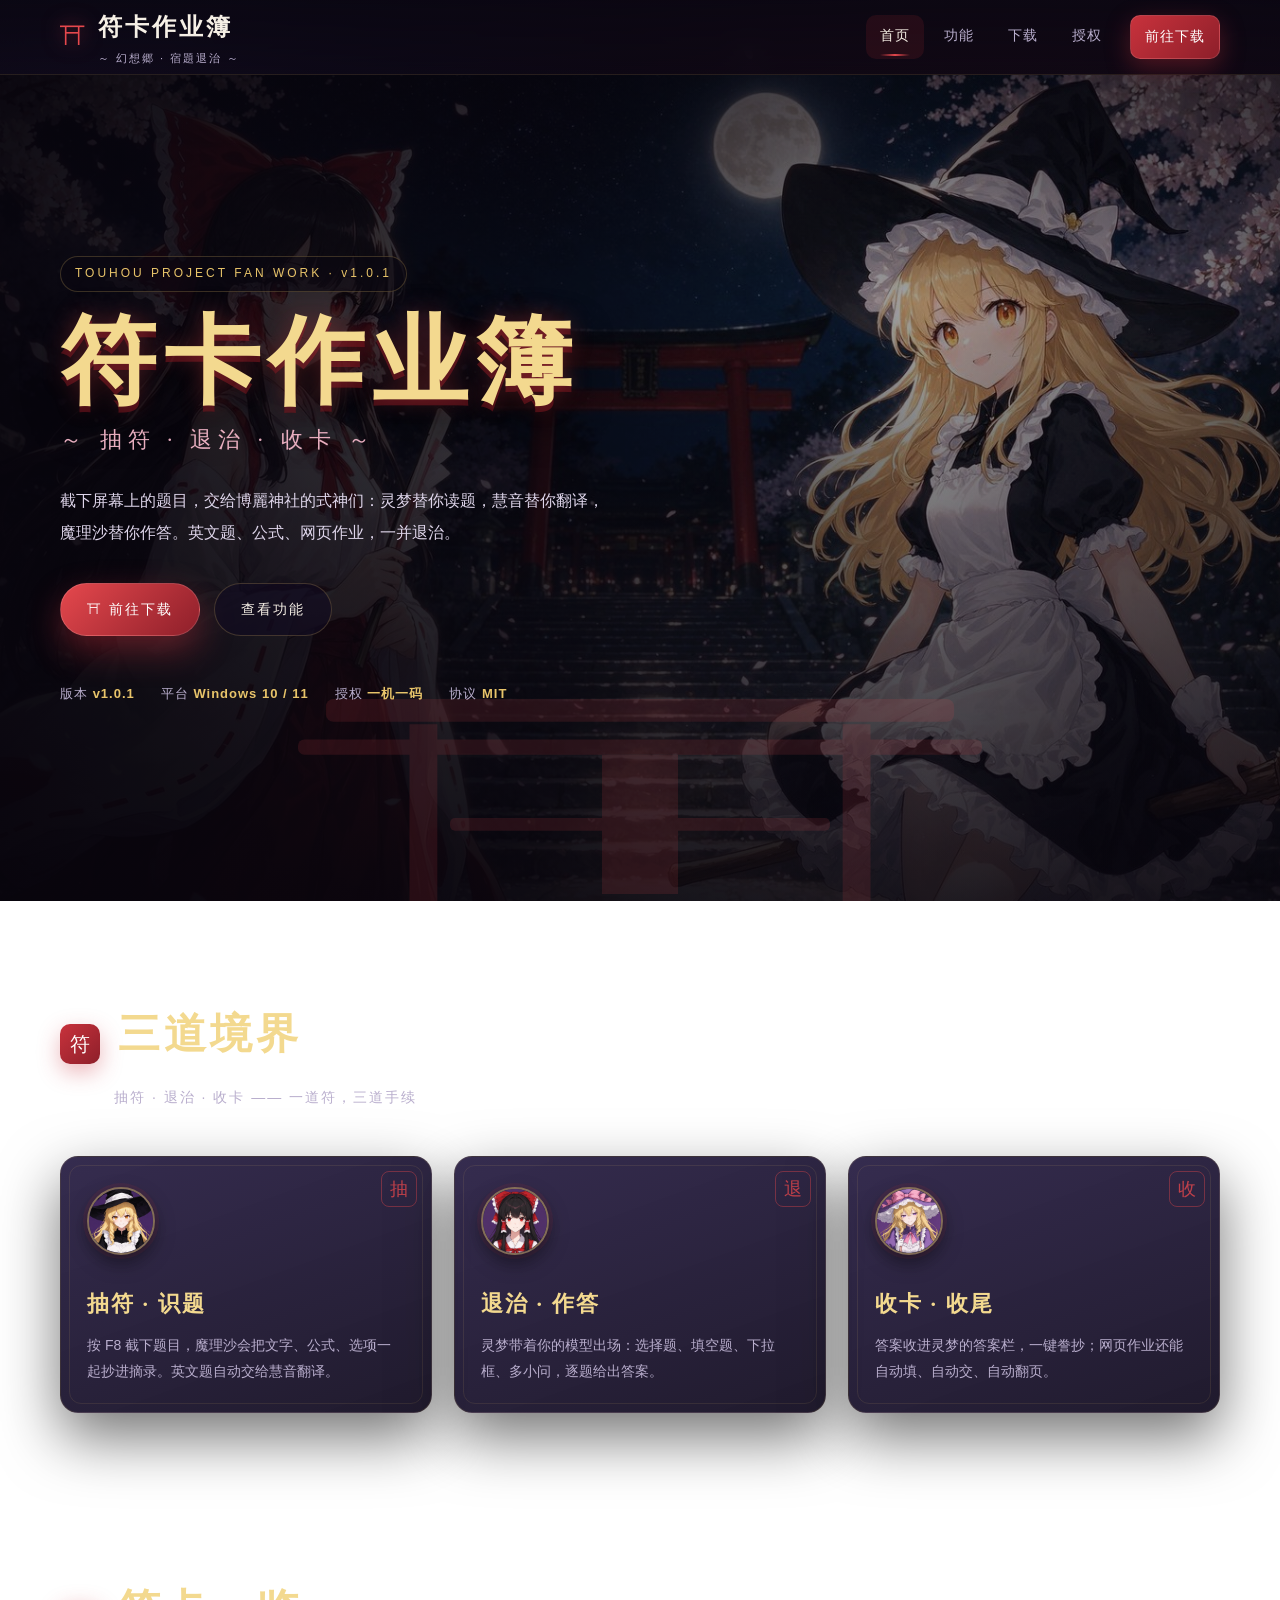
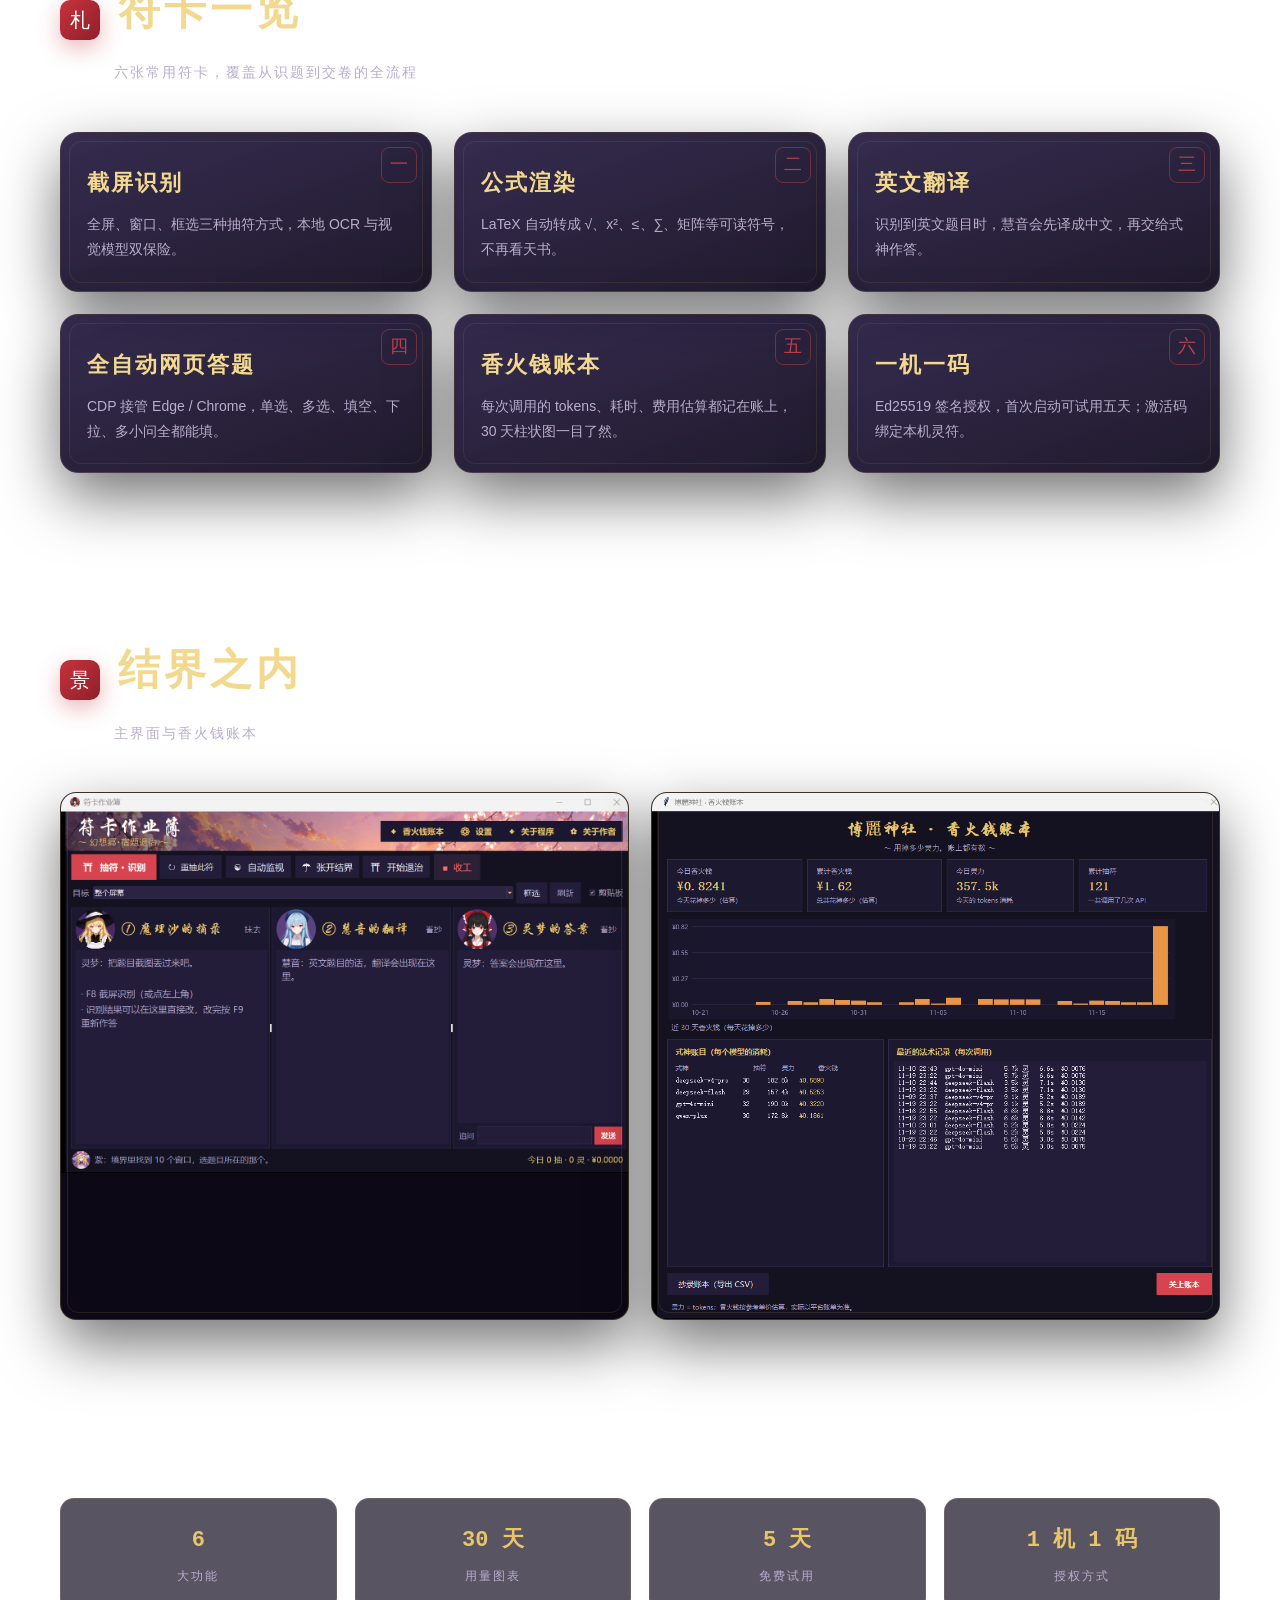
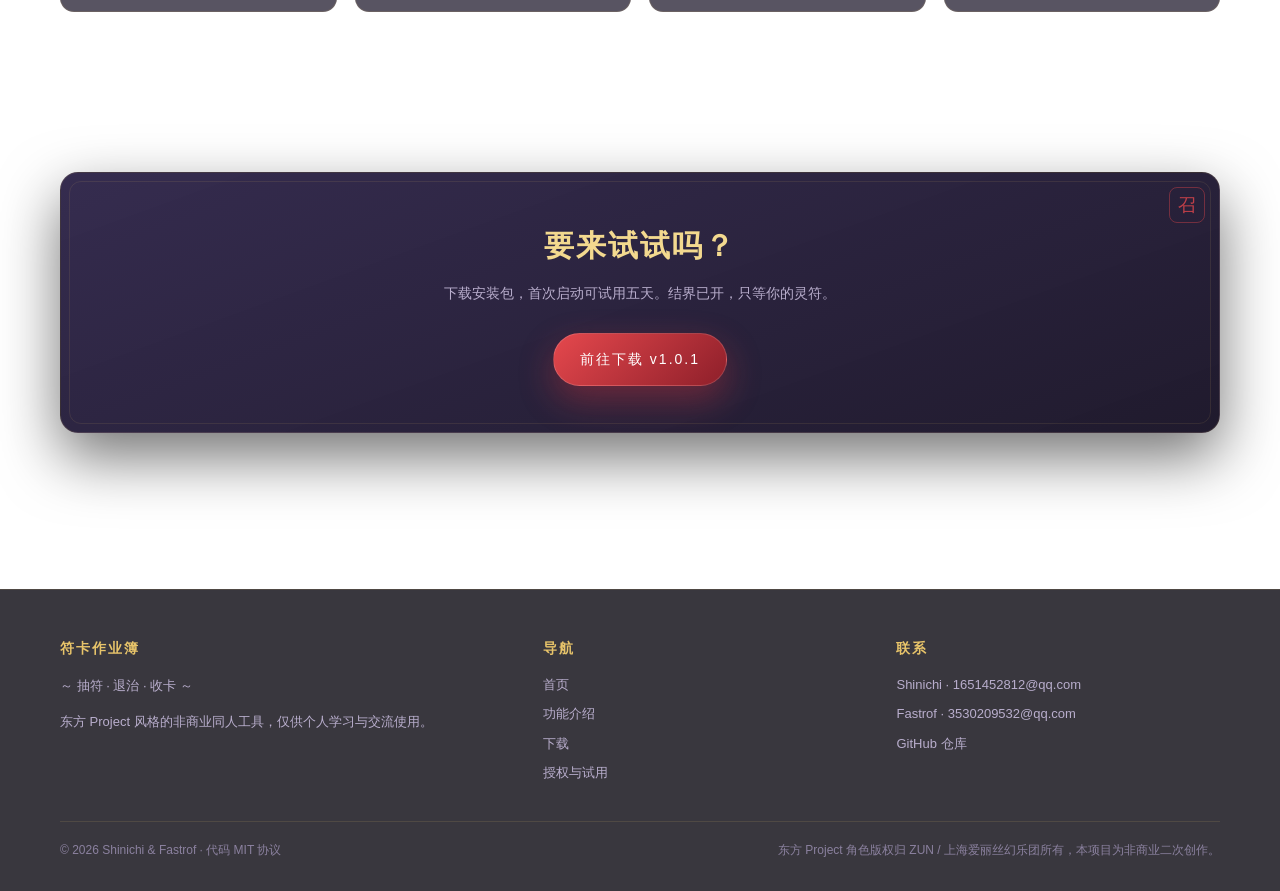
==== commit 8690d8c1: "Site: Setup-only download, remove MSIX module" ====
--- a/HTML/index.html
+++ b/HTML/index.html
@@ -76,22 +76,19 @@
         </div>
         <div class="grid grid-3">
           <article class="spell-card reveal" data-seal="抽">
+            <div class="icon"><img class="avatar" src="assets/img/marisa.png" alt="魔理沙" /></div>
+            <h3>抽符 · 识题</h3>
+            <p>按 F8 截下题目，魔理沙会把文字、公式、选项一起抄进摘录。英文题自动交给慧音翻译。</p>
+          </article>
+          <article class="spell-card reveal" data-seal="退">
             <div class="icon"><img class="avatar" src="assets/img/reimu.png" alt="灵梦" /></div>
-            <h3>抽符 · 识题</h3>
-            <p>按 F8 截下题目，灵梦会把文字、公式、选项一起抽出来。英文题自动交给慧音翻译。</p>
-            <span class="tag">截屏识别 F8</span>
-          </article>
-          <article class="spell-card reveal" data-seal="退">
-            <div class="icon"><img class="avatar" src="assets/img/marisa.png" alt="魔理沙" /></div>
             <h3>退治 · 作答</h3>
-            <p>魔理沙带着你的模型出场：选择题、填空题、下拉框、多小问，逐题给出答案。</p>
-            <span class="tag">AI 作答</span>
+            <p>灵梦带着你的模型出场：选择题、填空题、下拉框、多小问，逐题给出答案。</p>
           </article>
           <article class="spell-card reveal" data-seal="收">
             <div class="icon"><img class="avatar" src="assets/img/yukari.png" alt="紫" /></div>
             <h3>收卡 · 收尾</h3>
             <p>答案收进灵梦的答案栏，一键誊抄；网页作业还能自动填、自动交、自动翻页。</p>
-            <span class="tag">全自动网页答题</span>
           </article>
         </div>
       </div>
@@ -173,7 +170,7 @@
           <p style="max-width:560px;margin:0 auto 26px">
             下载安装包，首次启动可试用五天。结界已开，只等你的灵符。
           </p>
-          <a class="btn btn-primary" href="download.html">前往下载 v1.0.1</a>
+          <a class="btn btn-primary" href="https://github.com/Jerry9335/SpellCardHomework/releases/download/v1.0.1/SpellCardHomework-Setup-1.0.1.exe">前往下载 v1.0.1</a>
         </div>
       </div>
     </section>
@@ -191,7 +188,7 @@
           <h4>导航</h4>
           <a href="index.html">首页</a>
           <a href="features.html">功能介绍</a>
-          <a href="download.html">下载</a>
+          <a href="https://github.com/Jerry9335/SpellCardHomework/releases/download/v1.0.1/SpellCardHomework-Setup-1.0.1.exe">下载</a>
           <a href="download.html#activate">授权与试用</a>
         </div>
         <div>
--- a/HTML/assets/css/style.css
+++ b/HTML/assets/css/style.css
@@ -451,7 +451,7 @@
 }
 .download-hero p { color: var(--muted); letter-spacing: 2px; }
 
-.dl-grid { display: grid; grid-template-columns: repeat(2, 1fr); gap: 22px; margin: 34px 0; }
+.dl-grid { display: grid; grid-template-columns: minmax(0, 1fr); gap: 22px; margin: 34px auto; max-width: 780px; }
 .dl-card {
   position: relative;
   padding: 30px;
@@ -579,7 +579,7 @@
   .feature-row.reverse .text { order: 0; }
   .stats { grid-template-columns: 1fr 1fr; }
   .footer-grid { grid-template-columns: 1fr 1fr; }
-  .dl-grid { grid-template-columns: 1fr; }
+  .dl-grid { grid-template-columns: 1fr; max-width: 100%; }
 }
 @media (max-width: 720px) {
   .nav { height: 66px; }
